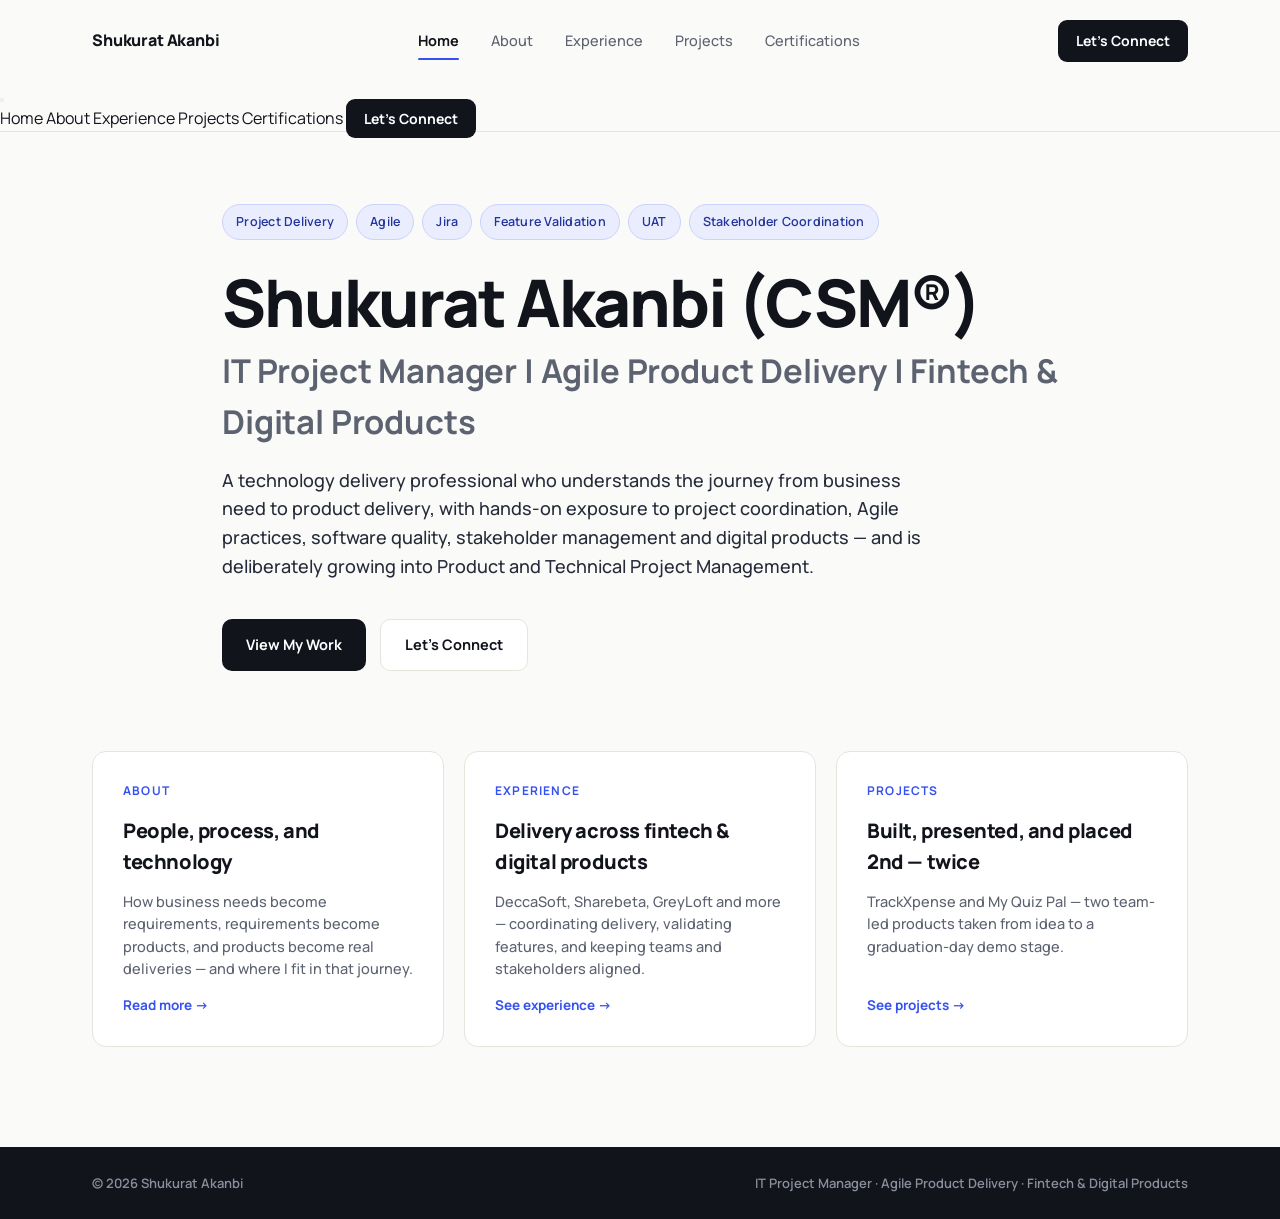
==== index.html @ bc924a1a "Updating mobile nav" ====
<!DOCTYPE html>
<html lang="en">
<head>
<meta charset="UTF-8">
<meta name="viewport" content="width=device-width, initial-scale=1.0">
<title>Shukurat Akanbi — IT Project Manager | Agile Product Delivery | Fintech &amp; Digital Products</title>
<meta name="description" content="Shukurat Akanbi (CSM®) — IT Project Manager and Agile Product Delivery professional working across fintech and digital products.">
<meta property="og:title" content="Shukurat Akanbi — IT Project Manager | Agile Product Delivery">
<meta property="og:description" content="A technology delivery professional bridging business need and product delivery — Agile, stakeholder management, feature validation, and digital products.">
<meta property="og:type" content="website">
<link rel="icon" href="favicon.svg" type="image/svg+xml">
<link rel="stylesheet" href="styles.css">
</head>
<body>

<header class="site">
  <nav>
    <a href="index.html" class="logo">Shukurat Akanbi</a>
    <div class="navlinks">
      <a href="index.html">Home</a>
      <a href="about.html">About</a>
      <a href="experience.html">Experience</a>
      <a href="projects.html">Projects</a>
      <a href="certifications.html">Certifications</a>
    </div>
    <a href="contact.html" class="navcta">Let's Connect</a>
  </nav>
  <button class="hamburger" id="menuToggle" aria-expanded="false" aria-controls="mobileMenu" aria-label="Toggle menu">
      <span class="bar"></span><span class="bar"></span><span class="bar"></span>
    </button>
  </nav>
  <div class="mobile-menu" id="mobileMenu">
    <a href="index.html">Home</a>
    <a href="about.html">About</a>
    <a href="experience.html">Experience</a>
    <a href="projects.html">Projects</a>
    <a href="certifications.html">Certifications</a>
    <a href="contact.html" class="navcta">Let's Connect</a>
  </div>
</header>

<main>
  <section class="hero">
    <div class="wrap hero-inner">
      <div class="tagrow reveal">
        <span class="tag accent">Project Delivery</span>
        <span class="tag accent">Agile</span>
        <span class="tag accent">Jira</span>
        <span class="tag accent">Feature Validation</span>
        <span class="tag accent">UAT</span>
        <span class="tag accent">Stakeholder Coordination</span>
      </div>
      <h1 class="hero-h reveal">
        <span class="name">Shukurat Akanbi (CSM®)</span>
        IT Project Manager | Agile Product Delivery | Fintech &amp; Digital Products
      </h1>
      <p class="lede reveal">A technology delivery professional who understands the journey from business need to product delivery, with hands-on exposure to project coordination, Agile practices, software quality, stakeholder management and digital products — and is deliberately growing into Product and Technical Project Management.</p>
      <div class="hero-ctas reveal">
        <a href="projects.html" class="btn btn-primary">View My Work</a>
        <a href="contact.html" class="btn btn-ghost">Let's Connect</a>
      </div>
    </div>
  </section>

  <section style="padding-top:0;">
    <div class="wrap">
      <div class="teaser-grid">
        <a href="about.html" class="teaser reveal">
          <span class="label" style="margin-bottom:0;">About</span>
          <h3>People, process, and technology</h3>
          <p>How business needs become requirements, requirements become products, and products become real deliveries — and where I fit in that journey.</p>
          <span class="t-link">Read more →</span>
        </a>
        <a href="experience.html" class="teaser reveal">
          <span class="label" style="margin-bottom:0;">Experience</span>
          <h3>Delivery across fintech &amp; digital products</h3>
          <p>DeccaSoft, Sharebeta, GreyLoft and more — coordinating delivery, validating features, and keeping teams and stakeholders aligned.</p>
          <span class="t-link">See experience →</span>
        </a>
        <a href="projects.html" class="teaser reveal">
          <span class="label" style="margin-bottom:0;">Projects</span>
          <h3>Built, presented, and placed 2nd — twice</h3>
          <p>TrackXpense and My Quiz Pal — two team-led products taken from idea to a graduation-day demo stage.</p>
          <span class="t-link">See projects →</span>
        </a>
      </div>
    </div>
  </section>
</main>

<footer>
  <div class="wrap">
    <span>© 2026 Shukurat Akanbi</span>
    <span>IT Project Manager · Agile Product Delivery · Fintech &amp; Digital Products</span>
  </div>
</footer>

<script src="script.js"></script>
</body>
</html>
---- styles.css ----
@import url('https://fonts.googleapis.com/css2?family=Manrope:wght@400;500;600;700;800&display=swap');

:root{
  --ink:#12141C;
  --ink-soft:#262B3A;
  --paper:#FAFAF8;
  --paper-dim:#F1F0EC;
  --card:#FFFFFF;
  --muted:#5C6270;
  --muted-light:#8A8F9C;
  --accent:#3552F0;
  --accent-dim:#EAEDFE;
  --accent-ink:#22359C;
  --gold:#B8862F;
  --gold-dim:#FBF1DF;
  --line:#E6E4DD;
  --line-dark:#333A4D;
  --radius-sm:8px;
  --radius:14px;
  --radius-lg:22px;
  --max:1160px;
}
*{box-sizing:border-box; margin:0; padding:0;}
html{scroll-behavior:smooth;}
body{
  font-family:'Manrope', sans-serif;
  background:var(--paper);
  color:var(--ink);
  line-height:1.55;
  -webkit-font-smoothing:antialiased;
  font-weight:400;
}
a{color:inherit; text-decoration:none;}
img{max-width:100%; display:block;}
.wrap{max-width:var(--max); margin:0 auto; padding:0 32px;}
section{padding:100px 0;}
@media(max-width:720px){ section{padding:64px 0;} .wrap{padding:0 20px;} }

::selection{ background:var(--accent); color:#fff; }
:focus-visible{ outline:2px solid var(--accent); outline-offset:3px; }
@media (prefers-reduced-motion: reduce){
  *{ animation-duration:0.01ms !important; animation-iteration-count:1 !important; transition-duration:0.01ms !important; scroll-behavior:auto !important; }
}

h1,h2,h3,h4{ font-weight:800; letter-spacing:-.02em; }

/* ---------- TAGS / PILLS ---------- */
.tag{
  display:inline-flex; align-items:center; gap:7px;
  font-size:12.5px; font-weight:600; letter-spacing:.02em;
  padding:7px 13px; border-radius:100px;
  border:1px solid var(--line);
  background:#fff;
  color:var(--muted);
}
.tag.accent{ background:var(--accent-dim); border-color:#CBD3FC; color:var(--accent-ink); }
.tag.gold{ background:var(--gold-dim); border-color:#EBD9AE; color:#8A651E; }
.label{
  font-size:12px; font-weight:700; letter-spacing:.1em; text-transform:uppercase; color:var(--accent);
  display:block; margin-bottom:14px;
}

/* ---------- NAV ---------- */
header.site{
  position:sticky; top:0; z-index:50;
  background:rgba(250,250,248,.92);
  backdrop-filter:blur(10px);
  border-bottom:1px solid var(--line);
}
nav{ display:flex; align-items:center; justify-content:space-between; padding:20px 32px; max-width:var(--max); margin:0 auto; }
.logo{ font-weight:800; font-size:16px; letter-spacing:-.01em; }
.navlinks{ display:flex; gap:32px; font-size:14.5px; font-weight:500; color:var(--muted); }
.navlinks a{ position:relative; padding:4px 0; }
.navlinks a:hover{ color:var(--ink); }
.navlinks a.active{ color:var(--ink); font-weight:700; }
.navlinks a.active::after{ content:""; position:absolute; left:0; right:0; bottom:-4px; height:2px; background:var(--accent); border-radius:2px; }
.navcta{ font-size:14px; font-weight:700; background:var(--ink); color:#fff; padding:10px 18px; border-radius:9px; transition:.15s; }
.navcta:hover{ background:var(--accent); transform:translateY(-1px); }
@media(max-width:780px){
  .navlinks{ display:none; }
  nav{ padding:16px 20px; }
}

/* ---------- PAGE HEADER ---------- */
.pagehead{ padding:60px 0 40px; border-bottom:1px solid var(--line); }
.pagehead h1{ font-size:clamp(2rem,4vw,2.9rem); margin-bottom:14px; }
.pagehead p{ color:var(--muted); font-size:17px; max-width:62ch; font-weight:500;}
@media(max-width:720px){ .pagehead{ padding:40px 0 28px; } }

/* ---------- HERO ---------- */
.hero{ padding-top:72px; padding-bottom:80px; }
.hero-inner{ max-width:900px; }
.hero .tagrow{ display:flex; flex-wrap:wrap; gap:8px; margin-bottom:28px; }
h1.hero-h{ font-size:clamp(1.6rem,3vw,2.05rem); font-weight:700; color:var(--muted); letter-spacing:-.005em; margin-bottom:18px; }
h1.hero-h .name{ display:block; font-size:clamp(2.6rem,6vw,4.1rem); font-weight:800; color:var(--ink); letter-spacing:-.03em; margin-bottom:10px; line-height:1.04;}
.hero p.lede{ font-size:18px; font-weight:500; color:var(--ink-soft); max-width:66ch; margin-bottom:38px; line-height:1.6; }
.hero-ctas{ display:flex; gap:14px; flex-wrap:wrap; }
.btn{
  font-size:14.5px; font-weight:700;
  padding:14px 24px; border-radius:10px; display:inline-flex; align-items:center; gap:8px;
  transition:.15s; border:none; cursor:pointer;
}
.btn-primary{ background:var(--ink); color:#fff; }
.btn-primary:hover{ background:var(--accent); transform:translateY(-1px); }
.btn-ghost{ border:1.5px solid var(--line); color:var(--ink); background:#fff; }
.btn-ghost:hover{ border-color:var(--ink); }

/* ---------- HOME TEASERS ---------- */
.teaser-grid{ display:grid; grid-template-columns:repeat(3,1fr); gap:20px; }
@media(max-width:860px){ .teaser-grid{ grid-template-columns:1fr; } }
.teaser{ background:var(--card); border:1px solid var(--line); border-radius:var(--radius); padding:30px; transition:.15s; display:flex; flex-direction:column; gap:14px; }
.teaser:hover{ border-color:var(--ink); transform:translateY(-2px); box-shadow:0 16px 32px -20px rgba(18,20,28,.18); }
.teaser h3{ font-size:20px; }
.teaser p{ font-size:14.5px; color:var(--muted); flex:1; font-weight:500; }
.teaser .t-link{ font-size:13.5px; font-weight:700; color:var(--accent); display:flex; align-items:center; gap:6px; }

/* ---------- PIPELINE (About signature element) ---------- */
.pipeline{ display:flex; align-items:stretch; gap:0; flex-wrap:wrap; margin-top:8px; }
.pipe-step{ flex:1 1 150px; padding:22px 16px; text-align:center; position:relative; }
.pipe-step .pn{ width:34px; height:34px; border-radius:50%; background:var(--ink); color:#fff; display:flex; align-items:center; justify-content:center; font-size:13px; font-weight:800; margin:0 auto 14px; }
.pipe-step h4{ font-size:14.5px; font-weight:700; margin-bottom:4px; }
.pipe-step p{ font-size:12.5px; color:var(--muted); font-weight:500; }
.pipe-arrow{ display:flex; align-items:center; color:var(--line-dark); opacity:.35; font-size:20px; padding-top:20px; }
@media(max-width:760px){ .pipeline{ flex-direction:column; } .pipe-arrow{ transform:rotate(90deg); align-self:center; padding:4px 0; } }

/* ---------- SECTION HEAD ---------- */
.sec-head{ max-width:680px; margin-bottom:52px; }
h2.sec-title{ font-size:clamp(1.6rem,3vw,2.15rem); margin-bottom:14px; }
.sec-head p{ color:var(--muted); font-size:16.5px; font-weight:500; }

/* ---------- ABOUT COPY ---------- */
.about-grid{ display:grid; grid-template-columns:.82fr 1.18fr; gap:60px; align-items:start; }
@media(max-width:860px){ .about-grid{ grid-template-columns:1fr; gap:36px; } }
.about-photo{ border-radius:var(--radius-lg); overflow:hidden; border:1px solid var(--line); position:sticky; top:100px; }
.about-copy p{ font-size:17px; color:var(--ink-soft); margin-bottom:20px; max-width:62ch; font-weight:500; }
.about-copy p strong{ color:var(--ink); font-weight:800; }

/* ---------- EXPERIENCE ---------- */
.exp-card{ background:var(--card); border:1px solid var(--line); border-radius:var(--radius-lg); overflow:hidden; margin-bottom:26px; }
.exp-head{ padding:32px 34px 24px; border-bottom:1px solid var(--line); display:flex; justify-content:space-between; gap:20px; flex-wrap:wrap; align-items:flex-start; }
.exp-head .eyebrow{ font-size:13px; font-weight:700; color:var(--accent); text-transform:uppercase; letter-spacing:.06em; margin-bottom:8px; }
.exp-head h3{ font-size:24px; margin-bottom:6px; }
.exp-head .org{ font-size:15px; color:var(--muted); font-weight:600; }
.exp-head .dates{ font-size:13.5px; color:var(--muted-light); font-weight:600; white-space:nowrap; }
.exp-body{ padding:8px 34px 30px; }
.exp-sub{ margin-top:24px; padding-top:24px; border-top:1px dashed var(--line); }
.exp-sub:first-child{ margin-top:0; padding-top:0; border-top:none; }
.exp-sub h4{ font-size:16.5px; margin-bottom:10px; }
.exp-sub p.sub-desc{ font-size:14.5px; color:var(--muted); font-weight:500; margin-bottom:12px; }
.exp-body ul{ padding-left:20px; }
.exp-body li{ font-size:14.8px; color:var(--ink-soft); margin-bottom:7px; font-weight:500; }
.exp-note{ font-size:13.5px; color:var(--muted-light); font-style:italic; margin-top:14px; font-weight:500; }

.stat-strip{ display:flex; gap:36px; flex-wrap:wrap; background:var(--accent-dim); border-top:1px solid var(--line); padding:24px 34px; }
.stat-strip .stat .val{ font-size:26px; font-weight:800; color:var(--accent-ink); }
.stat-strip .stat .lab{ font-size:12.5px; color:var(--accent-ink); font-weight:600; opacity:.85; }

.exp-minor{ display:grid; grid-template-columns:170px 1fr; gap:24px; padding:20px 0; border-bottom:1px solid var(--line); }
@media(max-width:640px){ .exp-minor{ grid-template-columns:1fr; gap:4px; } }
.exp-minor .em-date{ font-size:12.5px; color:var(--muted-light); font-weight:700; padding-top:2px; }
.exp-minor .em-role{ font-size:15.5px; font-weight:700; }
.exp-minor .em-org{ font-size:13.5px; color:var(--accent-ink); font-weight:600; margin-bottom:4px; }
.exp-minor p.em-desc{ font-size:14px; color:var(--muted); font-weight:500; }

/* ---------- SKILLS ---------- */
.skill-grid{ display:grid; grid-template-columns:repeat(4,1fr); gap:20px; }
@media(max-width:960px){ .skill-grid{ grid-template-columns:repeat(2,1fr); } }
@media(max-width:600px){ .skill-grid{ grid-template-columns:1fr; } }
.skill-col{ background:var(--card); border:1px solid var(--line); border-radius:var(--radius); padding:24px; }
.skill-col h4{ font-size:12.5px; font-weight:800; letter-spacing:.06em; text-transform:uppercase; color:var(--muted-light); margin-bottom:14px; }
.chip-row{ display:flex; flex-wrap:wrap; gap:7px; }
.chip{ font-size:13px; font-weight:600; padding:6px 11px; border-radius:7px; background:var(--paper-dim); border:1px solid var(--line); color:var(--ink-soft); }

/* ---------- PROJECTS ---------- */
.proj-card{ background:var(--card); border:1px solid var(--line); border-radius:var(--radius-lg); overflow:hidden; margin-bottom:32px; }
.proj-head{ padding:36px 36px 26px; border-bottom:1px solid var(--line); display:flex; justify-content:space-between; gap:24px; flex-wrap:wrap; align-items:flex-start; }
.proj-head h3{ font-size:28px; margin-bottom:8px; }
.proj-head .cat{ font-size:14.5px; color:var(--muted); font-weight:600; margin-bottom:14px; }
.proj-tags{ display:flex; gap:8px; flex-wrap:wrap; }
.award-badge{ display:flex; align-items:center; gap:10px; background:var(--gold-dim); border:1px solid #EBD9AE; border-radius:12px; padding:12px 18px; white-space:nowrap; }
.award-badge .trophy{ font-size:22px; }
.award-badge .a-text{ line-height:1.25; }
.award-badge .a-text .a-big{ font-size:14.5px; font-weight:800; color:#8A651E; display:block; }
.award-badge .a-text .a-small{ font-size:11.5px; color:#8A651E; font-weight:600; opacity:.85; }

.proj-story{ display:grid; grid-template-columns:repeat(2,1fr); }
@media(max-width:760px){ .proj-story{ grid-template-columns:1fr; } }
.pstep{ padding:26px 36px; border-bottom:1px solid var(--line); border-right:1px solid var(--line); }
.pstep:nth-child(2n){ border-right:none; }
@media(max-width:760px){ .pstep{ border-right:none !important; } }
.pstep h4{ font-size:11.5px; letter-spacing:.08em; text-transform:uppercase; color:var(--accent); margin-bottom:10px; font-weight:800; }
.pstep p, .pstep li{ font-size:14.8px; color:var(--ink-soft); font-weight:500; }
.pstep ul{ padding-left:18px; margin-top:6px; }
.pstep li{ margin-bottom:5px; }
.pstep.full{ grid-column:1/-1; border-right:none; }
.pstep.outcome{ background:var(--accent-dim); border-right:none; }
.pstep.outcome h4{ color:var(--accent-ink); }

.pstep-img{ margin-top:14px; border-radius:10px; overflow:hidden; border:1px solid var(--line); cursor:zoom-in; transition:.15s; }
.pstep-img:hover{ transform:translateY(-2px); box-shadow:0 12px 24px -16px rgba(18,20,28,.25); }
.pstep-img img{ width:100%; display:block; }

.gallery-wrap{ grid-column:1/-1; padding:30px 36px 36px; border-top:1px solid var(--line); background:var(--paper-dim); }
.gallery-wrap h4{ font-size:11.5px; letter-spacing:.08em; text-transform:uppercase; color:var(--accent); margin-bottom:16px; font-weight:800; }
.gallery-grid{ display:grid; grid-template-columns:repeat(auto-fill,minmax(210px,1fr)); gap:14px; }
.gallery-item{ border-radius:10px; overflow:hidden; border:1px solid var(--line); background:#fff; cursor:zoom-in; transition:.15s; }
.gallery-item:hover{ transform:translateY(-2px); box-shadow:0 12px 24px -16px rgba(18,20,28,.25); }
.gallery-item img{ width:100%; height:150px; object-fit:cover; object-position:top; }
.gallery-item.tall img{ height:220px; }
.gallery-cap{ font-size:12px; color:var(--muted); padding:8px 10px; font-weight:600; }
.video-cta{ margin-top:16px; }

/* ---------- CERTIFICATIONS ---------- */
.cert-grid{ display:grid; grid-template-columns:repeat(2,1fr); gap:24px; }
@media(max-width:760px){ .cert-grid{ grid-template-columns:1fr; } }
.cert-card{ background:var(--card); border:1px solid var(--line); border-radius:var(--radius); overflow:hidden; transition:.15s; }
.cert-card:hover{ border-color:var(--ink); box-shadow:0 16px 32px -22px rgba(18,20,28,.2); }
.cert-thumb{ cursor:zoom-in; border-bottom:1px solid var(--line); overflow:hidden; aspect-ratio:16/10.5; background:#F4F3EF; }
.cert-thumb img{ width:100%; height:100%; object-fit:cover; object-position:top; }
.cert-info{ padding:18px 20px; }
.cert-info h4{ font-size:15.5px; margin-bottom:4px; }
.cert-info .issuer{ font-size:13px; color:var(--muted); font-weight:600; }
.cert-card.placeholder .cert-thumb{ display:flex; align-items:center; justify-content:center; color:var(--muted-light); font-size:13px; font-weight:700; text-align:center; padding:20px; }

/* ---------- LIGHTBOX ---------- */
.lightbox{ position:fixed; inset:0; background:rgba(18,20,28,.92); z-index:200; display:none; align-items:center; justify-content:center; padding:40px; cursor:zoom-out; }
.lightbox.open{ display:flex; }
.lightbox img{ max-width:100%; max-height:90vh; border-radius:10px; box-shadow:0 30px 60px rgba(0,0,0,.4); }
.lightbox-close{ position:absolute; top:24px; right:28px; color:#fff; font-size:15px; font-weight:700; background:rgba(255,255,255,.12); padding:10px 16px; border-radius:8px; }

/* ---------- CONTACT ---------- */
.contact{ background:var(--ink); color:#F2F2F0; }
.contact h1{ color:#fff; }
.contact-grid{ display:grid; grid-template-columns:1.2fr .8fr; gap:60px; align-items:start; }
@media(max-width:860px){ .contact-grid{ grid-template-columns:1fr; gap:36px; } }
.contact .big{ font-size:clamp(2rem,4vw,2.7rem); line-height:1.15; margin-bottom:20px; color:#fff; }
.contact p.lede{ color:#B7BAC4; font-size:16.5px; max-width:48ch; font-weight:500; }
.contact-actions{ display:flex; flex-direction:column; gap:12px; }
.clink{ display:flex; justify-content:space-between; align-items:center; padding:16px 0; border-bottom:1px solid var(--line-dark); font-size:15px; font-weight:600; color:#EAEAE8; }
.clink span.arrow{ color:#8FA0F0; transition:.15s; }
.clink:hover span.arrow{ transform:translateX(4px); }
.contact-note{ margin-top:26px; padding-top:22px; border-top:1px solid var(--line-dark); color:#9296A3; font-size:14px; max-width:46ch; font-weight:500;}

footer{ background:var(--ink); color:#8A8F9C; padding:26px 0; font-size:13px; font-weight:600; }
footer .wrap{ display:flex; justify-content:space-between; flex-wrap:wrap; gap:8px; }

.reveal{ opacity:0; transform:translateY(16px); transition:opacity .55s ease, transform .55s ease; }
.reveal.in{ opacity:1; transform:none; }
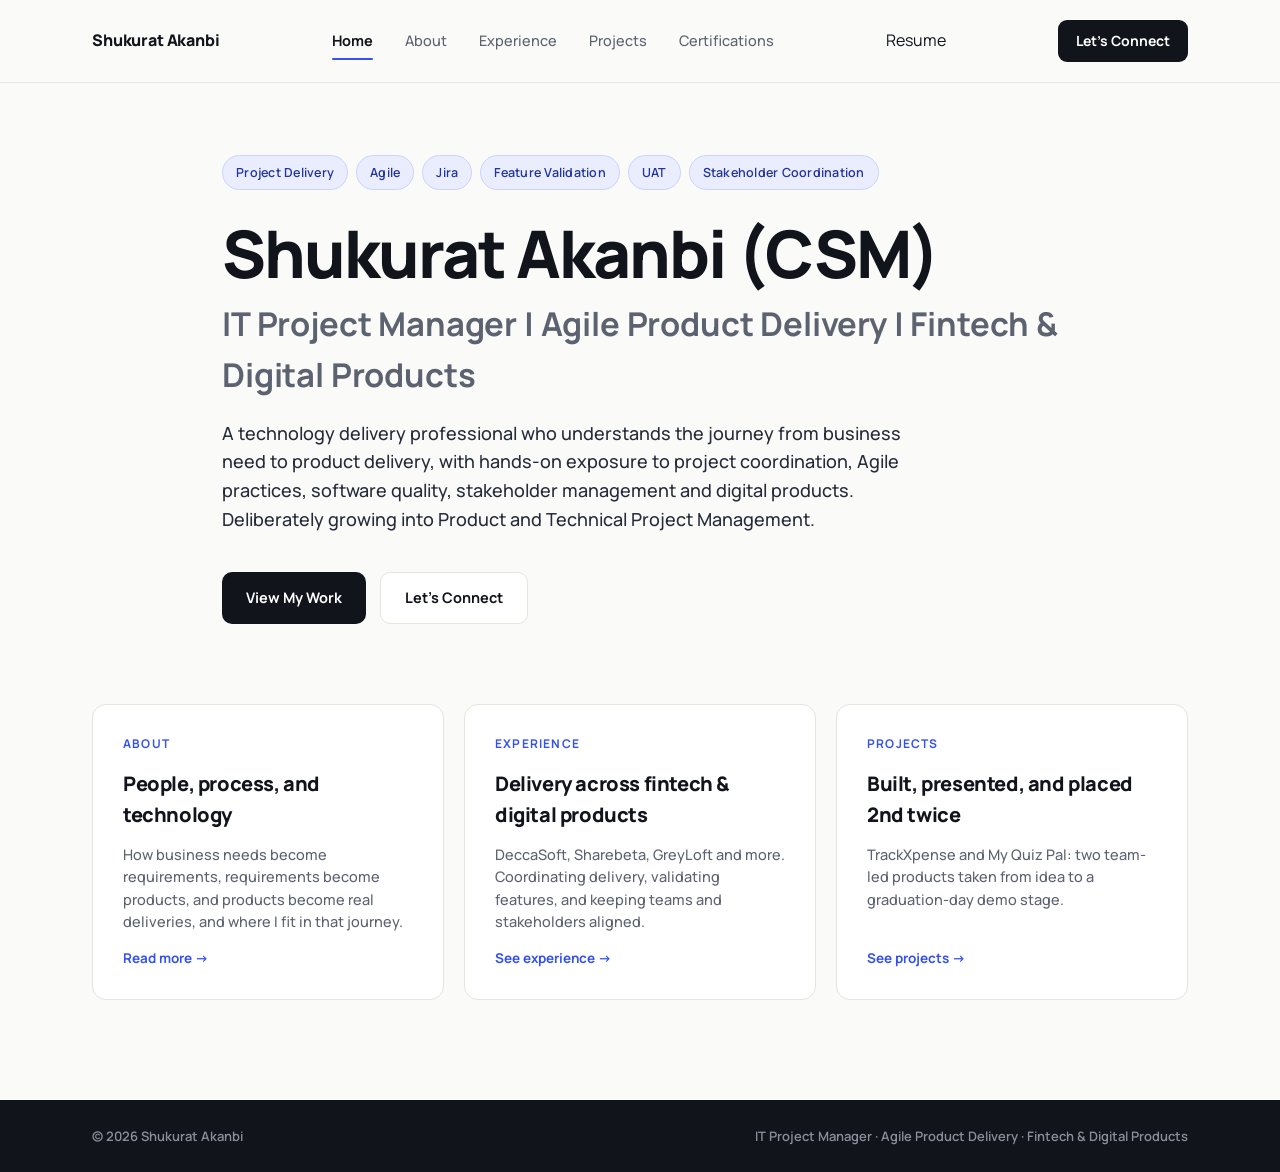
==== commit fea2bfb1: "Mobile responsiveness updated" ====
--- a/index.html
+++ b/index.html
@@ -3,10 +3,10 @@
 <head>
 <meta charset="UTF-8">
 <meta name="viewport" content="width=device-width, initial-scale=1.0">
-<title>Shukurat Akanbi — IT Project Manager | Agile Product Delivery | Fintech &amp; Digital Products</title>
-<meta name="description" content="Shukurat Akanbi (CSM®) — IT Project Manager and Agile Product Delivery professional working across fintech and digital products.">
-<meta property="og:title" content="Shukurat Akanbi — IT Project Manager | Agile Product Delivery">
-<meta property="og:description" content="A technology delivery professional bridging business need and product delivery — Agile, stakeholder management, feature validation, and digital products.">
+<title>Shukurat Akanbi | IT Project Manager | Agile Product Delivery | Fintech &amp; Digital Products</title>
+<meta name="description" content="Shukurat Akanbi (CSM), IT Project Manager and Agile Product Delivery professional working across fintech and digital products.">
+<meta property="og:title" content="Shukurat Akanbi | IT Project Manager | Agile Product Delivery">
+<meta property="og:description" content="A technology delivery professional bridging business need and product delivery: Agile, stakeholder management, feature validation, and digital products.">
 <meta property="og:type" content="website">
 <link rel="icon" href="favicon.svg" type="image/svg+xml">
 <link rel="stylesheet" href="styles.css">
@@ -23,9 +23,9 @@
       <a href="projects.html">Projects</a>
       <a href="certifications.html">Certifications</a>
     </div>
+    <a href="files/Shukurat_Akanbi_CV.pdf" class="navresume" target="_blank" rel="noopener">Resume</a>
     <a href="contact.html" class="navcta">Let's Connect</a>
-  </nav>
-  <button class="hamburger" id="menuToggle" aria-expanded="false" aria-controls="mobileMenu" aria-label="Toggle menu">
+    <button class="hamburger" id="menuToggle" aria-expanded="false" aria-controls="mobileMenu" aria-label="Toggle menu">
       <span class="bar"></span><span class="bar"></span><span class="bar"></span>
     </button>
   </nav>
@@ -35,6 +35,7 @@
     <a href="experience.html">Experience</a>
     <a href="projects.html">Projects</a>
     <a href="certifications.html">Certifications</a>
+    <a href="files/Shukurat_Akanbi_CV.pdf" class="navresume" target="_blank" rel="noopener">Resume (PDF)</a>
     <a href="contact.html" class="navcta">Let's Connect</a>
   </div>
 </header>
@@ -51,10 +52,10 @@
         <span class="tag accent">Stakeholder Coordination</span>
       </div>
       <h1 class="hero-h reveal">
-        <span class="name">Shukurat Akanbi (CSM®)</span>
+        <span class="name">Shukurat Akanbi&nbsp;(CSM)</span>
         IT Project Manager | Agile Product Delivery | Fintech &amp; Digital Products
       </h1>
-      <p class="lede reveal">A technology delivery professional who understands the journey from business need to product delivery, with hands-on exposure to project coordination, Agile practices, software quality, stakeholder management and digital products — and is deliberately growing into Product and Technical Project Management.</p>
+      <p class="lede reveal">A technology delivery professional who understands the journey from business need to product delivery, with hands-on exposure to project coordination, Agile practices, software quality, stakeholder management and digital products. Deliberately growing into Product and Technical Project Management.</p>
       <div class="hero-ctas reveal">
         <a href="projects.html" class="btn btn-primary">View My Work</a>
         <a href="contact.html" class="btn btn-ghost">Let's Connect</a>
@@ -68,19 +69,19 @@
         <a href="about.html" class="teaser reveal">
           <span class="label" style="margin-bottom:0;">About</span>
           <h3>People, process, and technology</h3>
-          <p>How business needs become requirements, requirements become products, and products become real deliveries — and where I fit in that journey.</p>
+          <p>How business needs become requirements, requirements become products, and products become real deliveries, and where I fit in that journey.</p>
           <span class="t-link">Read more →</span>
         </a>
         <a href="experience.html" class="teaser reveal">
           <span class="label" style="margin-bottom:0;">Experience</span>
           <h3>Delivery across fintech &amp; digital products</h3>
-          <p>DeccaSoft, Sharebeta, GreyLoft and more — coordinating delivery, validating features, and keeping teams and stakeholders aligned.</p>
+          <p>DeccaSoft, Sharebeta, GreyLoft and more. Coordinating delivery, validating features, and keeping teams and stakeholders aligned.</p>
           <span class="t-link">See experience →</span>
         </a>
         <a href="projects.html" class="teaser reveal">
           <span class="label" style="margin-bottom:0;">Projects</span>
-          <h3>Built, presented, and placed 2nd — twice</h3>
-          <p>TrackXpense and My Quiz Pal — two team-led products taken from idea to a graduation-day demo stage.</p>
+          <h3>Built, presented, and placed 2nd twice</h3>
+          <p>TrackXpense and My Quiz Pal: two team-led products taken from idea to a graduation-day demo stage.</p>
           <span class="t-link">See projects →</span>
         </a>
       </div>
--- a/styles.css
+++ b/styles.css
@@ -76,9 +76,21 @@
 .navlinks a.active::after{ content:""; position:absolute; left:0; right:0; bottom:-4px; height:2px; background:var(--accent); border-radius:2px; }
 .navcta{ font-size:14px; font-weight:700; background:var(--ink); color:#fff; padding:10px 18px; border-radius:9px; transition:.15s; }
 .navcta:hover{ background:var(--accent); transform:translateY(-1px); }
+.hamburger{ display:none; background:none; border:none; cursor:pointer; padding:8px; margin:-8px -8px -8px 4px; }
+.hamburger .bar{ display:block; width:22px; height:2px; background:var(--ink); margin:5px 0; transition:.2s ease; }
+.hamburger.is-open .bar:nth-child(1){ transform:translateY(7px) rotate(45deg); }
+.hamburger.is-open .bar:nth-child(2){ opacity:0; }
+.hamburger.is-open .bar:nth-child(3){ transform:translateY(-7px) rotate(-45deg); }
+.mobile-menu{ display:none; flex-direction:column; border-top:1px solid var(--line); background:var(--paper); padding:8px 20px 18px; }
+.mobile-menu.open{ display:flex; }
+.mobile-menu a{ padding:13px 2px; font-size:15.5px; font-weight:600; color:var(--ink); border-bottom:1px solid var(--line); }
+.mobile-menu a.active{ color:var(--accent); font-weight:700; }
+.mobile-menu a.navcta{ margin-top:12px; text-align:center; border-bottom:none; color:#fff; }
 @media(max-width:780px){
   .navlinks{ display:none; }
   nav{ padding:16px 20px; }
+  .navcta{ display:none; }
+  .hamburger{ display:block; }
 }
 
 /* ---------- PAGE HEADER ---------- */
@@ -92,7 +104,8 @@
 .hero-inner{ max-width:900px; }
 .hero .tagrow{ display:flex; flex-wrap:wrap; gap:8px; margin-bottom:28px; }
 h1.hero-h{ font-size:clamp(1.6rem,3vw,2.05rem); font-weight:700; color:var(--muted); letter-spacing:-.005em; margin-bottom:18px; }
-h1.hero-h .name{ display:block; font-size:clamp(2.6rem,6vw,4.1rem); font-weight:800; color:var(--ink); letter-spacing:-.03em; margin-bottom:10px; line-height:1.04;}
+h1.hero-h .name{ display:block; font-size:clamp(1.9rem,7.2vw,4.1rem); font-weight:800; color:var(--ink); letter-spacing:-.03em; margin-bottom:10px; line-height:1.08; white-space:nowrap; }
+@media(max-width:420px){ h1.hero-h .name{ white-space:normal; font-size:clamp(1.6rem,8.5vw,2.2rem); } }
 .hero p.lede{ font-size:18px; font-weight:500; color:var(--ink-soft); max-width:66ch; margin-bottom:38px; line-height:1.6; }
 .hero-ctas{ display:flex; gap:14px; flex-wrap:wrap; }
 .btn{
@@ -129,11 +142,18 @@
 .sec-head p{ color:var(--muted); font-size:16.5px; font-weight:500; }
 
 /* ---------- ABOUT COPY ---------- */
+.about-hook{ font-size:clamp(1.5rem,3.2vw,2.15rem); font-weight:700; line-height:1.3; letter-spacing:-.01em; color:var(--ink); max-width:840px; margin-bottom:56px; }
+.about-hook .accent-text{ color:var(--accent); }
+
 .about-grid{ display:grid; grid-template-columns:.82fr 1.18fr; gap:60px; align-items:start; }
 @media(max-width:860px){ .about-grid{ grid-template-columns:1fr; gap:36px; } }
 .about-photo{ border-radius:var(--radius-lg); overflow:hidden; border:1px solid var(--line); position:sticky; top:100px; }
 .about-copy p{ font-size:17px; color:var(--ink-soft); margin-bottom:20px; max-width:62ch; font-weight:500; }
 .about-copy p strong{ color:var(--ink); font-weight:800; }
+.about-list{ margin-top:26px; padding-top:22px; border-top:1px solid var(--line); }
+.about-list li{ list-style:none; display:flex; gap:14px; padding:14px 0; border-bottom:1px solid var(--line); font-size:15px; color:var(--ink-soft); font-weight:500; }
+.about-list li:last-child{ border-bottom:none; }
+.about-list .num{ font-size:13px; font-weight:800; color:var(--accent); flex:none; padding-top:2px; }
 
 /* ---------- EXPERIENCE ---------- */
 .exp-card{ background:var(--card); border:1px solid var(--line); border-radius:var(--radius-lg); overflow:hidden; margin-bottom:26px; }
@@ -208,7 +228,18 @@
 .gallery-item img{ width:100%; height:150px; object-fit:cover; object-position:top; }
 .gallery-item.tall img{ height:220px; }
 .gallery-cap{ font-size:12px; color:var(--muted); padding:8px 10px; font-weight:600; }
-.video-cta{ margin-top:16px; }
+.video-cta{ margin-top:16px; max-width:420px; }
+.video-cta video{ border-radius:10px; }
+
+.google-wordmark{ font-size:26px; font-weight:800; letter-spacing:-.01em; font-family:Arial, sans-serif; }
+.google-wordmark span:nth-child(1){ color:#4285F4; }
+.google-wordmark span:nth-child(2){ color:#EA4335; }
+.google-wordmark span:nth-child(3){ color:#FBBC05; }
+.google-wordmark span:nth-child(4){ color:#4285F4; }
+.google-wordmark span:nth-child(5){ color:#34A853; }
+.google-wordmark span:nth-child(6){ color:#EA4335; }
+.cert-card.placeholder .cert-thumb{ background:#fff; flex-direction:column; gap:10px; }
+.cert-card.placeholder .cert-thumb .coursera-tag{ font-size:11px; font-weight:700; color:var(--muted-light); letter-spacing:.04em; text-transform:uppercase; }
 
 /* ---------- CERTIFICATIONS ---------- */
 .cert-grid{ display:grid; grid-template-columns:repeat(2,1fr); gap:24px; }
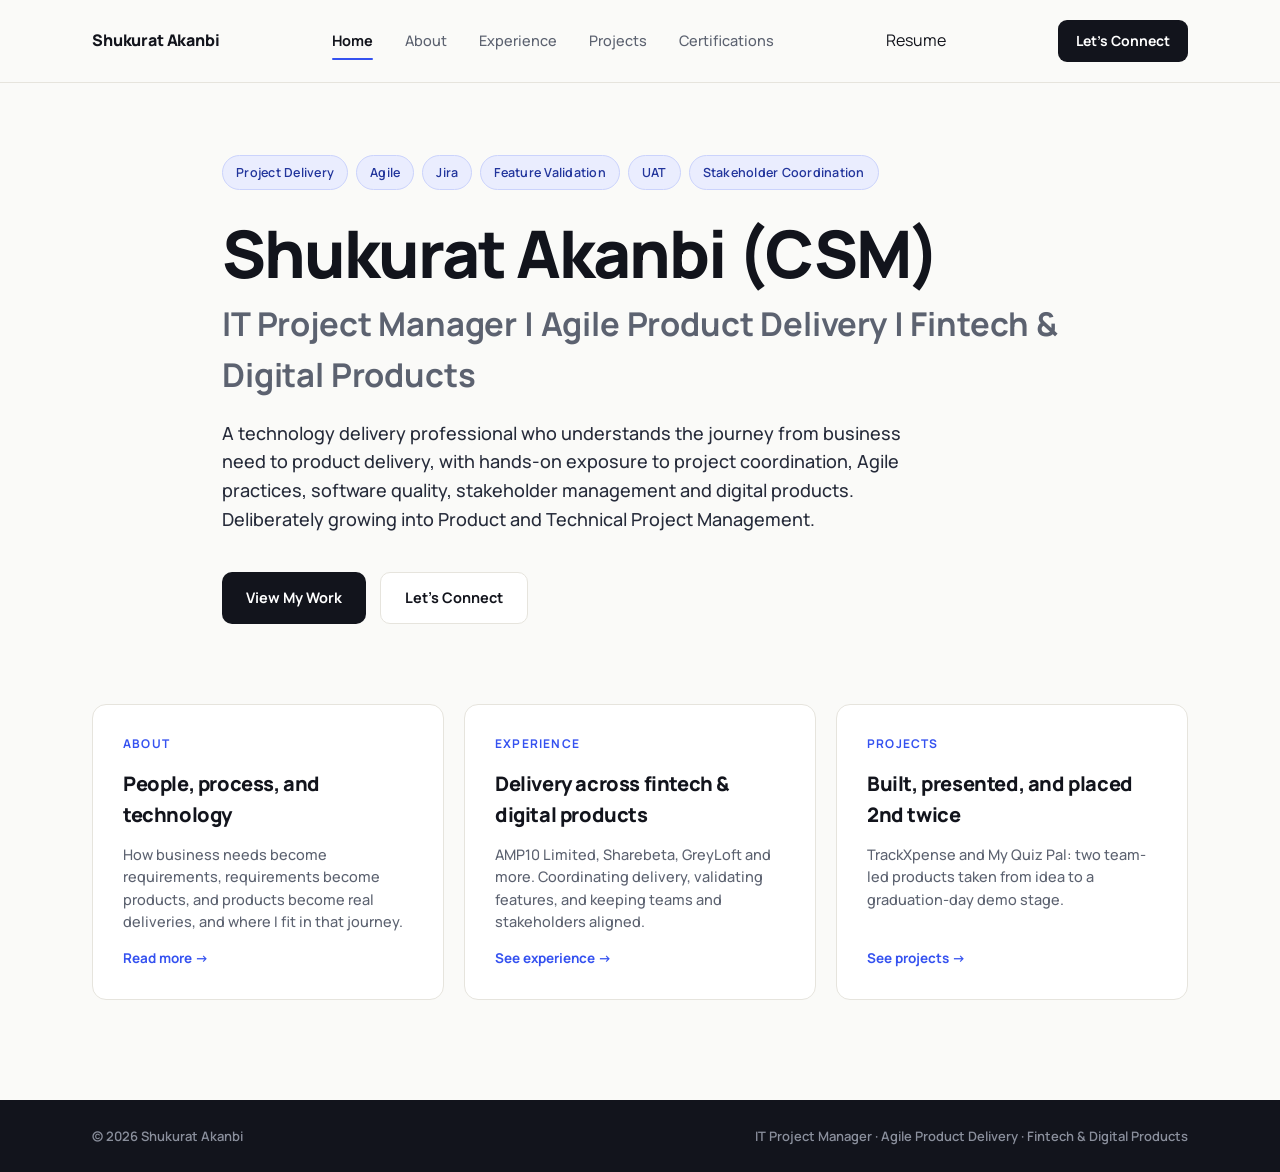
==== commit e536ecea: "Update company name in experience section" ====
--- a/index.html
+++ b/index.html
@@ -37,8 +37,7 @@
     <a href="certifications.html">Certifications</a>
     <a href="files/Shukurat_Akanbi_CV.pdf" class="navresume" target="_blank" rel="noopener">Resume (PDF)</a>
     <a href="contact.html" class="navcta">Let's Connect</a>
-  </div>
-</header>
+  </div></header>
 
 <main>
   <section class="hero">
@@ -75,7 +74,7 @@
         <a href="experience.html" class="teaser reveal">
           <span class="label" style="margin-bottom:0;">Experience</span>
           <h3>Delivery across fintech &amp; digital products</h3>
-          <p>DeccaSoft, Sharebeta, GreyLoft and more. Coordinating delivery, validating features, and keeping teams and stakeholders aligned.</p>
+          <p>AMP10 Limited, Sharebeta, GreyLoft and more. Coordinating delivery, validating features, and keeping teams and stakeholders aligned.</p>
           <span class="t-link">See experience →</span>
         </a>
         <a href="projects.html" class="teaser reveal">
@@ -86,15 +85,13 @@
         </a>
       </div>
     </div>
-  </section>
-</main>
+  </section></main>
 
 <footer>
   <div class="wrap">
     <span>© 2026 Shukurat Akanbi</span>
     <span>IT Project Manager · Agile Product Delivery · Fintech &amp; Digital Products</span>
-  </div>
-</footer>
+  </div></footer>
 
 <script src="script.js"></script>
 </body>
--- a/styles.css
+++ b/styles.css
@@ -89,7 +89,8 @@
 @media(max-width:780px){
   .navlinks{ display:none; }
   nav{ padding:16px 20px; }
-  .navcta{ display:none; }
+  nav > .navcta{ display:none; }
+  nav > .navresume{ display:none; }
   .hamburger{ display:block; }
 }
 
@@ -147,7 +148,7 @@
 
 .about-grid{ display:grid; grid-template-columns:.82fr 1.18fr; gap:60px; align-items:start; }
 @media(max-width:860px){ .about-grid{ grid-template-columns:1fr; gap:36px; } }
-.about-photo{ border-radius:var(--radius-lg); overflow:hidden; border:1px solid var(--line); position:sticky; top:100px; }
+.about-photo{ border-radius:var(--radius-lg); overflow:hidden; border:1px solid var(--line); }
 .about-copy p{ font-size:17px; color:var(--ink-soft); margin-bottom:20px; max-width:62ch; font-weight:500; }
 .about-copy p strong{ color:var(--ink); font-weight:800; }
 .about-list{ margin-top:26px; padding-top:22px; border-top:1px solid var(--line); }
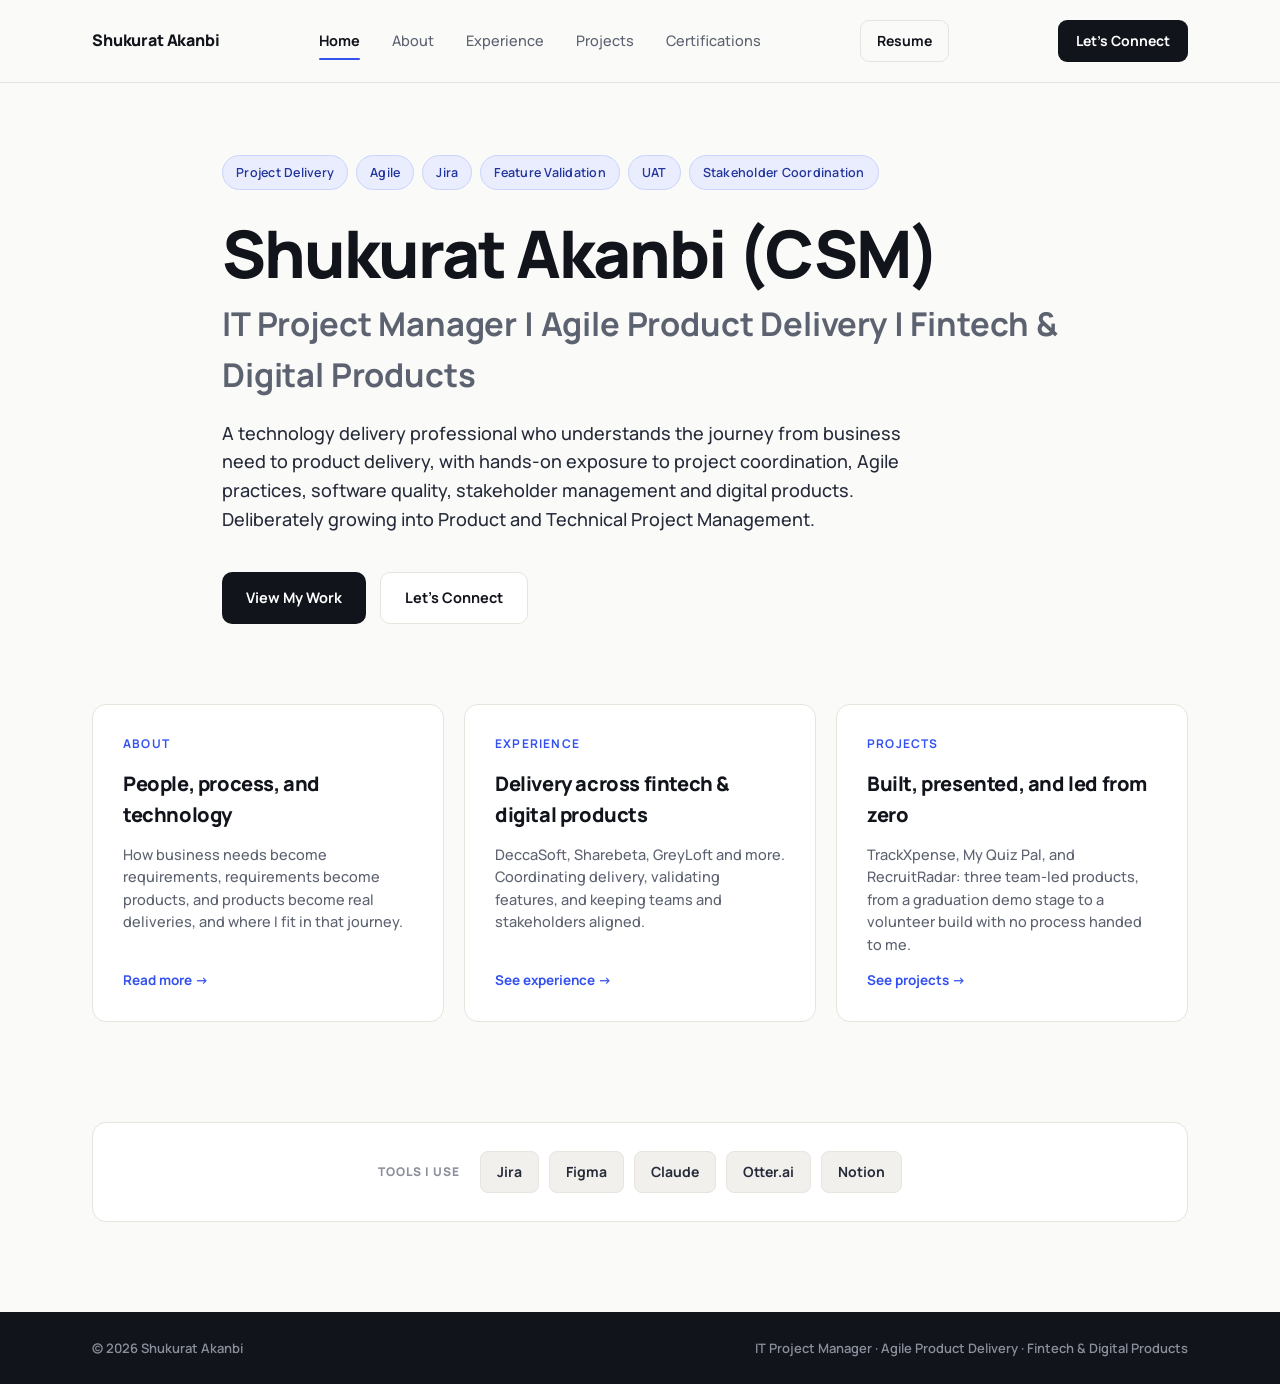
==== commit 6e4acd3c: "Add files via upload Updating portfolio" ====
--- a/index.html
+++ b/index.html
@@ -37,7 +37,8 @@
     <a href="certifications.html">Certifications</a>
     <a href="files/Shukurat_Akanbi_CV.pdf" class="navresume" target="_blank" rel="noopener">Resume (PDF)</a>
     <a href="contact.html" class="navcta">Let's Connect</a>
-  </div></header>
+  </div>
+</header>
 
 <main>
   <section class="hero">
@@ -74,24 +75,41 @@
         <a href="experience.html" class="teaser reveal">
           <span class="label" style="margin-bottom:0;">Experience</span>
           <h3>Delivery across fintech &amp; digital products</h3>
-          <p>AMP10 Limited, Sharebeta, GreyLoft and more. Coordinating delivery, validating features, and keeping teams and stakeholders aligned.</p>
+          <p>DeccaSoft, Sharebeta, GreyLoft and more. Coordinating delivery, validating features, and keeping teams and stakeholders aligned.</p>
           <span class="t-link">See experience →</span>
         </a>
         <a href="projects.html" class="teaser reveal">
           <span class="label" style="margin-bottom:0;">Projects</span>
-          <h3>Built, presented, and placed 2nd twice</h3>
-          <p>TrackXpense and My Quiz Pal: two team-led products taken from idea to a graduation-day demo stage.</p>
+          <h3>Built, presented, and led from zero</h3>
+          <p>TrackXpense, My Quiz Pal, and RecruitRadar: three team-led products, from a graduation demo stage to a volunteer build with no process handed to me.</p>
           <span class="t-link">See projects →</span>
         </a>
       </div>
     </div>
-  </section></main>
+  </section>
+
+  <section style="padding-top:0; padding-bottom:90px;">
+    <div class="wrap">
+      <div class="tools-row reveal">
+        <span class="tools-label">Tools I use</span>
+        <div class="tools-chips">
+          <span class="tool-chip">Jira</span>
+          <span class="tool-chip">Figma</span>
+          <span class="tool-chip">Claude</span>
+          <span class="tool-chip">Otter.ai</span>
+          <span class="tool-chip">Notion</span>
+        </div>
+      </div>
+    </div>
+  </section>
+</main>
 
 <footer>
   <div class="wrap">
     <span>© 2026 Shukurat Akanbi</span>
     <span>IT Project Manager · Agile Product Delivery · Fintech &amp; Digital Products</span>
-  </div></footer>
+  </div>
+</footer>
 
 <script src="script.js"></script>
 </body>
--- a/styles.css
+++ b/styles.css
@@ -76,6 +76,8 @@
 .navlinks a.active::after{ content:""; position:absolute; left:0; right:0; bottom:-4px; height:2px; background:var(--accent); border-radius:2px; }
 .navcta{ font-size:14px; font-weight:700; background:var(--ink); color:#fff; padding:10px 18px; border-radius:9px; transition:.15s; }
 .navcta:hover{ background:var(--accent); transform:translateY(-1px); }
+.navresume{ font-size:14px; font-weight:700; color:var(--ink); border:1.5px solid var(--line); padding:9px 16px; border-radius:9px; transition:.15s; margin-right:10px; }
+.navresume:hover{ border-color:var(--ink); }
 .hamburger{ display:none; background:none; border:none; cursor:pointer; padding:8px; margin:-8px -8px -8px 4px; }
 .hamburger .bar{ display:block; width:22px; height:2px; background:var(--ink); margin:5px 0; transition:.2s ease; }
 .hamburger.is-open .bar:nth-child(1){ transform:translateY(7px) rotate(45deg); }
@@ -86,6 +88,7 @@
 .mobile-menu a{ padding:13px 2px; font-size:15.5px; font-weight:600; color:var(--ink); border-bottom:1px solid var(--line); }
 .mobile-menu a.active{ color:var(--accent); font-weight:700; }
 .mobile-menu a.navcta{ margin-top:12px; text-align:center; border-bottom:none; color:#fff; }
+.mobile-menu a.navresume{ margin-top:8px; text-align:center; border-bottom:none; }
 @media(max-width:780px){
   .navlinks{ display:none; }
   nav{ padding:16px 20px; }
@@ -128,6 +131,12 @@
 .teaser p{ font-size:14.5px; color:var(--muted); flex:1; font-weight:500; }
 .teaser .t-link{ font-size:13.5px; font-weight:700; color:var(--accent); display:flex; align-items:center; gap:6px; }
 
+.tools-row{ display:flex; align-items:center; gap:20px; flex-wrap:wrap; justify-content:center; padding:28px; background:var(--card); border:1px solid var(--line); border-radius:var(--radius); }
+.tools-label{ font-size:12px; font-weight:800; letter-spacing:.08em; text-transform:uppercase; color:var(--muted-light); }
+.tools-chips{ display:flex; gap:10px; flex-wrap:wrap; }
+.tool-chip{ font-size:14px; font-weight:700; padding:9px 16px; border-radius:8px; background:var(--paper-dim); border:1px solid var(--line); color:var(--ink-soft); }
+@media(max-width:640px){ .tools-row{ flex-direction:column; text-align:center; } }
+
 /* ---------- PIPELINE (About signature element) ---------- */
 .pipeline{ display:flex; align-items:stretch; gap:0; flex-wrap:wrap; margin-top:8px; }
 .pipe-step{ flex:1 1 150px; padding:22px 16px; text-align:center; position:relative; }
@@ -155,6 +164,11 @@
 .about-list li{ list-style:none; display:flex; gap:14px; padding:14px 0; border-bottom:1px solid var(--line); font-size:15px; color:var(--ink-soft); font-weight:500; }
 .about-list li:last-child{ border-bottom:none; }
 .about-list .num{ font-size:13px; font-weight:800; color:var(--accent); flex:none; padding-top:2px; }
+
+.ai-callout{ margin-top:28px; background:var(--accent-dim); border:1px solid #CBD3FC; border-radius:var(--radius); padding:26px 28px; }
+.ai-callout .label{ margin-bottom:10px; }
+.ai-callout p{ font-size:15px; color:var(--ink-soft); font-weight:500; line-height:1.6; }
+.ai-callout p strong{ color:var(--ink); font-weight:800; }
 
 /* ---------- EXPERIENCE ---------- */
 .exp-card{ background:var(--card); border:1px solid var(--line); border-radius:var(--radius-lg); overflow:hidden; margin-bottom:26px; }
@@ -267,6 +281,7 @@
 @media(max-width:860px){ .contact-grid{ grid-template-columns:1fr; gap:36px; } }
 .contact .big{ font-size:clamp(2rem,4vw,2.7rem); line-height:1.15; margin-bottom:20px; color:#fff; }
 .contact p.lede{ color:#B7BAC4; font-size:16.5px; max-width:48ch; font-weight:500; }
+.availability-line{ margin-top:20px; display:inline-flex; align-items:center; gap:8px; font-size:14px; font-weight:700; color:#B7C2FF; background:rgba(53,82,240,.18); border:1px solid rgba(53,82,240,.4); padding:9px 16px; border-radius:100px; }
 .contact-actions{ display:flex; flex-direction:column; gap:12px; }
 .clink{ display:flex; justify-content:space-between; align-items:center; padding:16px 0; border-bottom:1px solid var(--line-dark); font-size:15px; font-weight:600; color:#EAEAE8; }
 .clink span.arrow{ color:#8FA0F0; transition:.15s; }
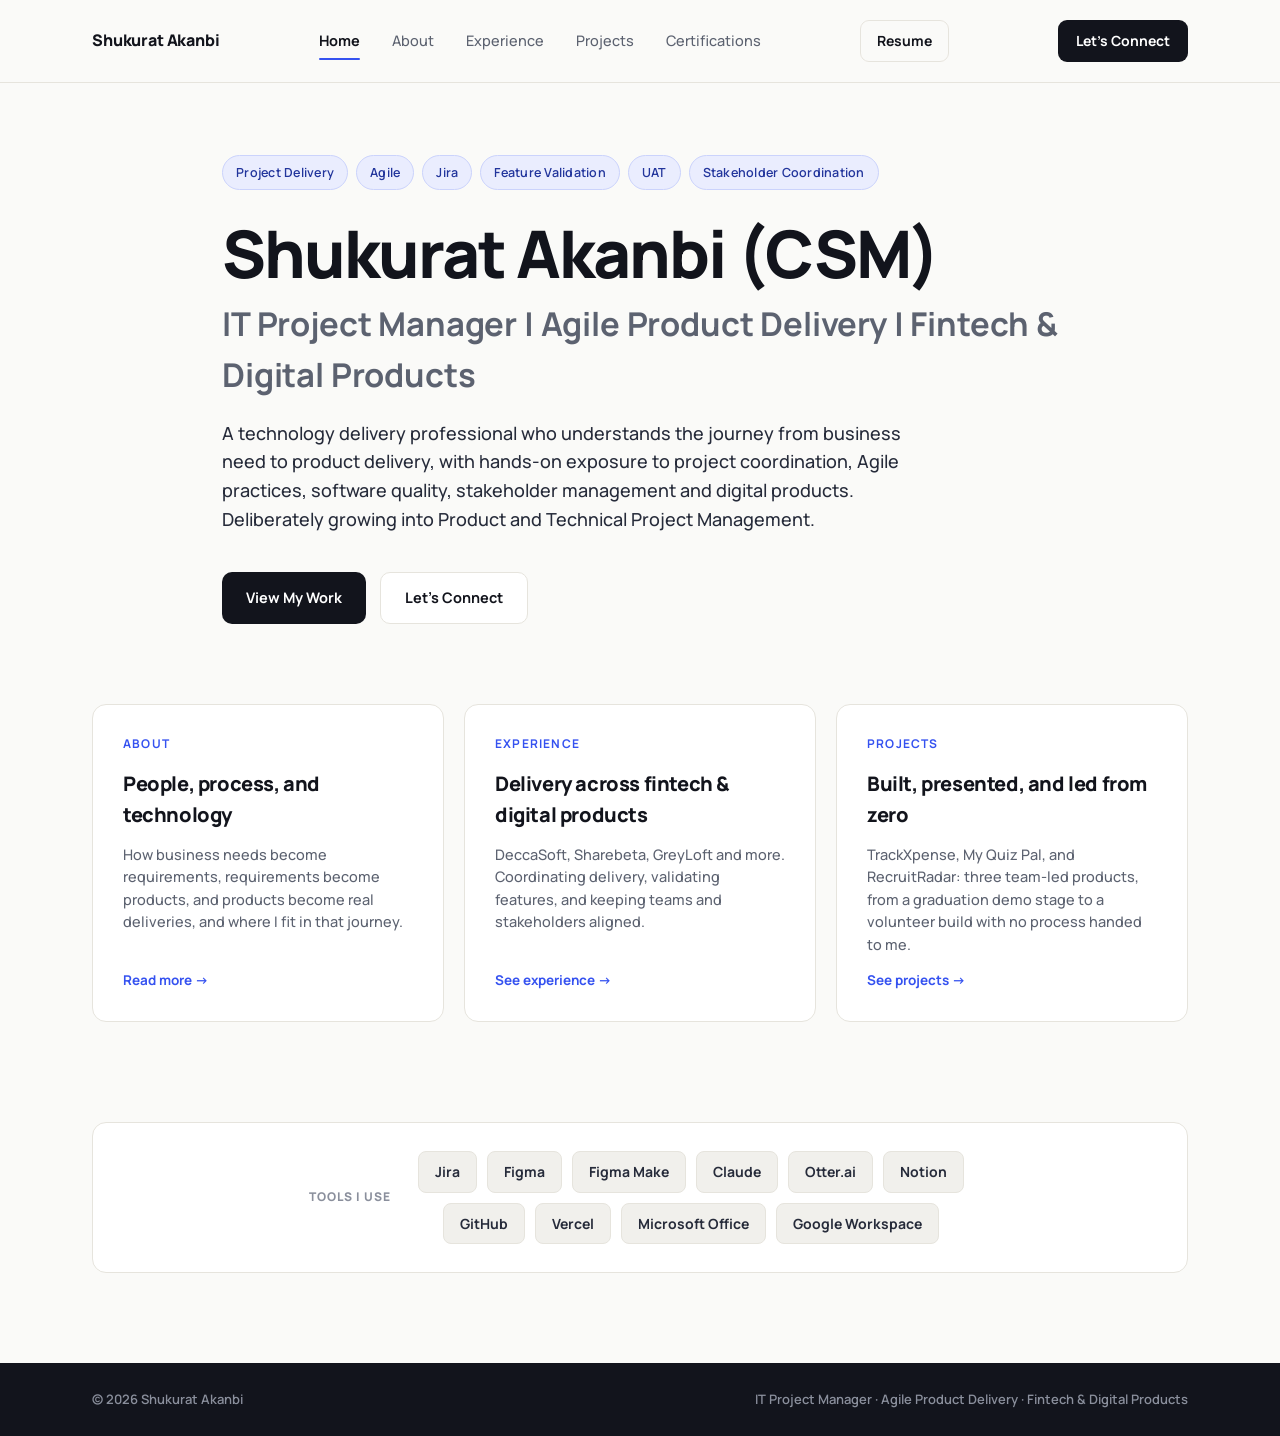
==== commit 86c3e1aa: "Tools updated" ====
--- a/index.html
+++ b/index.html
@@ -95,9 +95,14 @@
         <div class="tools-chips">
           <span class="tool-chip">Jira</span>
           <span class="tool-chip">Figma</span>
+          <span class="tool-chip">Figma Make</span>
           <span class="tool-chip">Claude</span>
           <span class="tool-chip">Otter.ai</span>
           <span class="tool-chip">Notion</span>
+          <span class="tool-chip">GitHub</span>
+          <span class="tool-chip">Vercel</span>
+          <span class="tool-chip">Microsoft Office</span>
+          <span class="tool-chip">Google Workspace</span>
         </div>
       </div>
     </div>
--- a/styles.css
+++ b/styles.css
@@ -132,8 +132,8 @@
 .teaser .t-link{ font-size:13.5px; font-weight:700; color:var(--accent); display:flex; align-items:center; gap:6px; }
 
 .tools-row{ display:flex; align-items:center; gap:20px; flex-wrap:wrap; justify-content:center; padding:28px; background:var(--card); border:1px solid var(--line); border-radius:var(--radius); }
-.tools-label{ font-size:12px; font-weight:800; letter-spacing:.08em; text-transform:uppercase; color:var(--muted-light); }
-.tools-chips{ display:flex; gap:10px; flex-wrap:wrap; }
+.tools-label{ font-size:12px; font-weight:800; letter-spacing:.08em; text-transform:uppercase; color:var(--muted-light); white-space:nowrap; }
+.tools-chips{ display:flex; gap:10px; flex-wrap:wrap; justify-content:center; max-width:560px; }
 .tool-chip{ font-size:14px; font-weight:700; padding:9px 16px; border-radius:8px; background:var(--paper-dim); border:1px solid var(--line); color:var(--ink-soft); }
 @media(max-width:640px){ .tools-row{ flex-direction:column; text-align:center; } }
 
